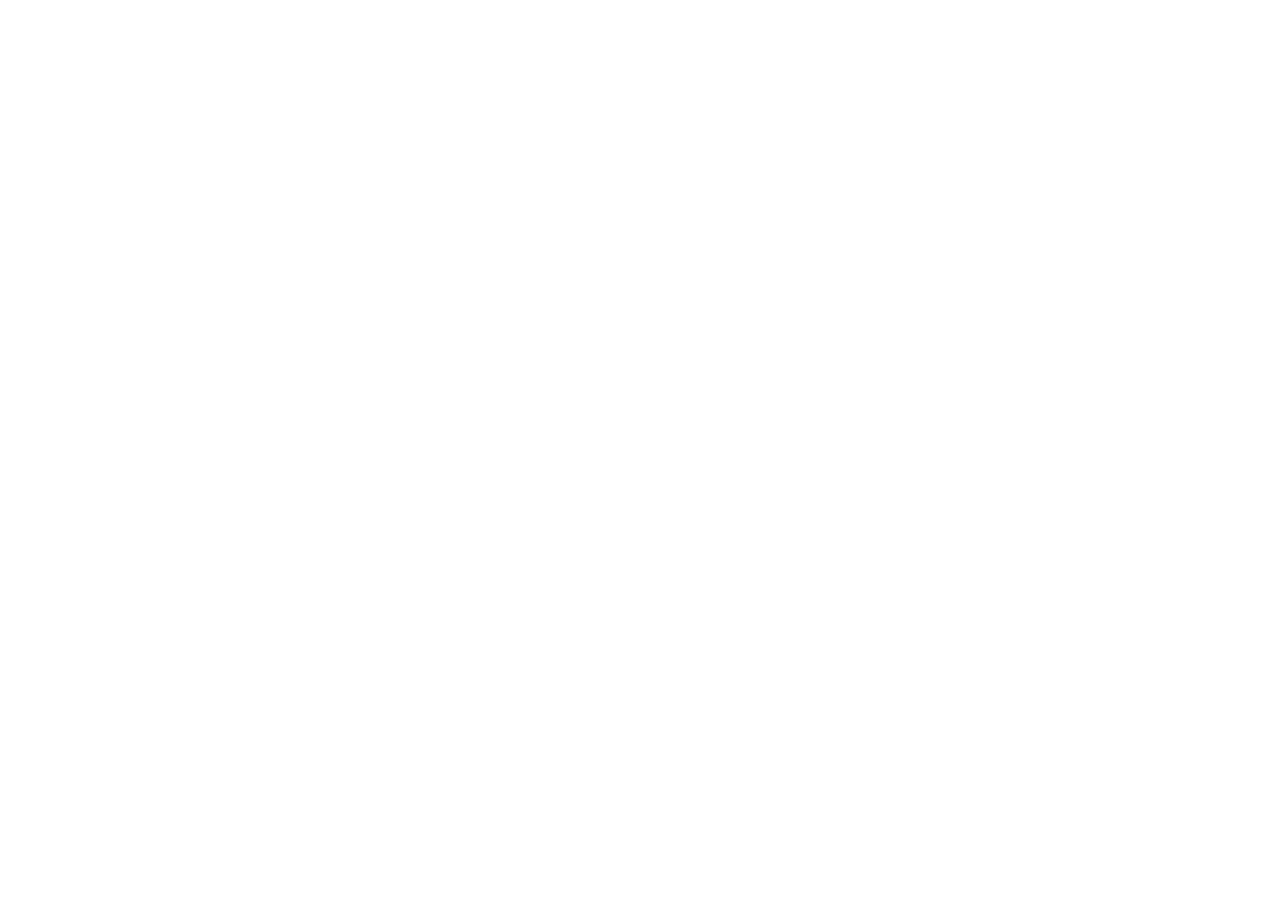
==== Web/index.html @ 7737336c "Tugas No 1" ====
<!DOCTYPE html>
<html lang="en">
<head>
    <meta charset="UTF-8">
    <meta name="viewport" content="width=device-width, initial-scale=1.0">
    <title>Document</title>
</head>
<body>
    
</body>
</html>
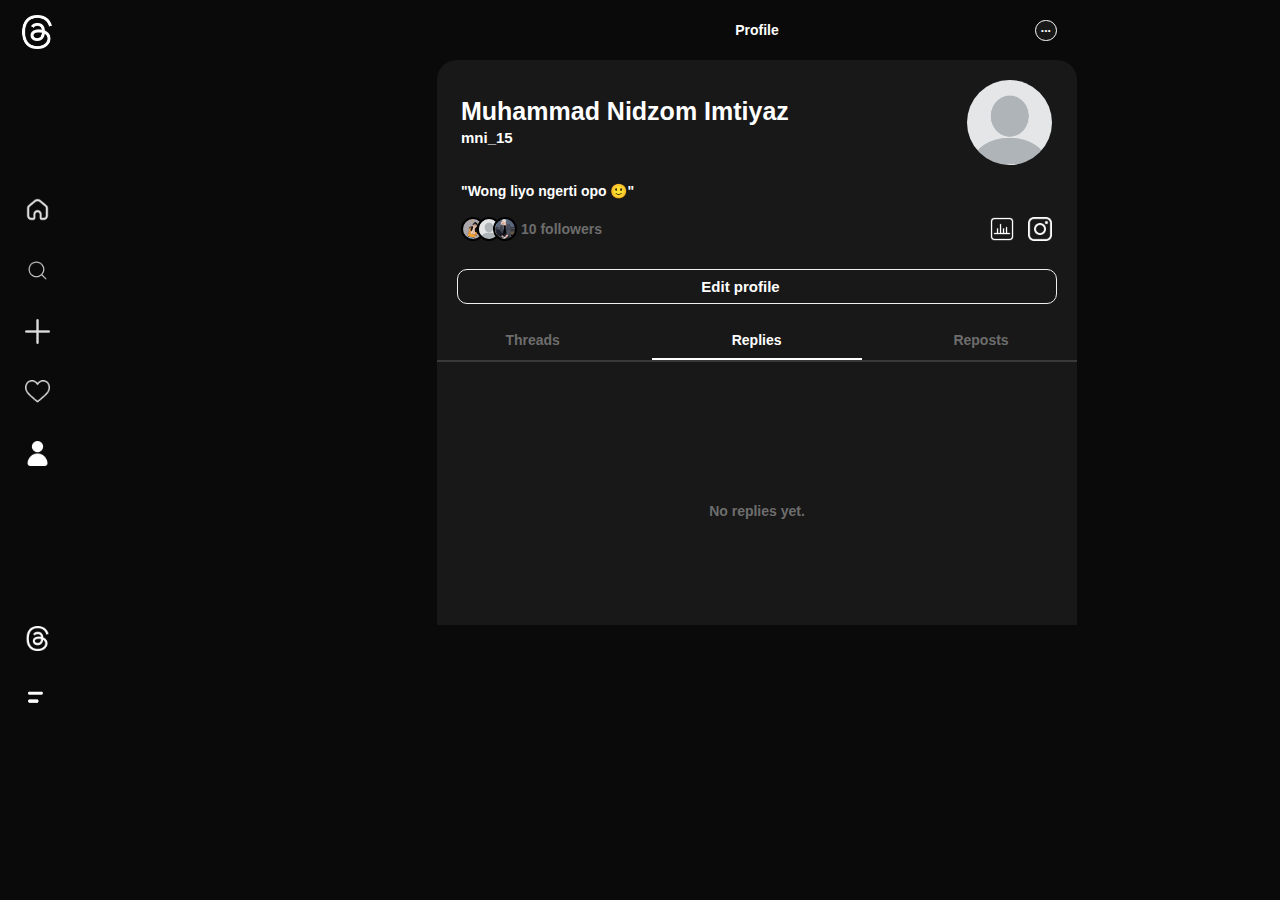
==== commit 48ea01b8: "Tugas no 4" ====
--- a/Web/index.html
+++ b/Web/index.html
@@ -1,11 +1,83 @@
 <!DOCTYPE html>
 <html lang="en">
+
 <head>
     <meta charset="UTF-8">
     <meta name="viewport" content="width=device-width, initial-scale=1.0">
-    <title>Document</title>
+    <title>threads</title>
+    <link rel="icon" href="aset/threads.png">
+    <link rel="stylesheet" href="style.css">
 </head>
+
 <body>
-    
+    <div class="pertama">
+        <div class="kedua">
+            <a href="#"><img src="aset/threads_Trans.png" class="nav1"></a>
+            <ul>
+                <li>
+                    <a href="#"><img src="aset/home.png" class="nav2"></a>
+                </li>
+                <li>
+                    <a href="#"><img src="aset/search.png" class="nav2"></a>
+                </li>
+                <li>
+                    <a href="#"><img src="aset/plus.png" class="nav2"></a>
+                </li>
+                <li>
+                    <a href="#"><img src="aset/like.png" class="nav2"></a>
+                </li>
+                <li>
+                    <a href="#"><img src="aset/avatar.png" class="nav2"></a>
+                </li>
+            </ul>
+            <div class="div3">
+                <a href="#"><img src="aset/threads_Trans.png" class="nav3"></a><br>
+                <a href="#"><img src="aset/menu.png" class="nav3"></a>
+            </div>
+        </div>
+
+        <div class="kontainer">
+            <div class="isi">
+                <h3 class="tulisan">Profile</h3>
+                <button class="titik3"><a href="#">•••</a></button>
+            </div>
+
+            <div class="tengah">
+                <div class="atas">
+                    <b>
+                        <h1 class="nama">Muhammad Nidzom Imtiyaz</h1>
+                    </b>
+                    <h3 class="username">mni_15</h3>
+                    <img src="aset/profile.png" id="gambar">
+                    <h5 class="bio">"Wong liyo ngerti opo 🙂"</h5>
+                    <br>
+                    <div class="follow">
+                        <img src="aset/photo1.jpg" id="gambar1">
+                        <img src="aset/profile.png" id="gambar2">
+                        <img src="aset/photo2.jpg" id="gambar2">
+                        <h5 class="follow">10 followers</h5>
+                        <img src="aset/insight.png" alt="insight" id="gambar3">
+                        <img src="aset/instagram.png" alt="instagram" id="gambar4">
+                    </div><br>
+
+                    <a href="#"><button class="edit"><b>Edit profile</b></button></a>
+
+                    <br>
+
+                    <div class="tab">
+                        <h4 id="threads">Threads</h4>
+                        <h4 id="replies" class="replies">Replies</h4>
+                        <h4 id="reposts">Reposts</h4>
+                    </div>
+                    <hr class="line">
+                </div>
+
+                <div class="bawah">
+                    <h3 class="no">No replies yet.</h3>
+                </div>
+            </div>
+        </div>
+    </div>
 </body>
+
 </html>--- a/Web/style.css
+++ b/Web/style.css
@@ -0,0 +1,265 @@
+* {
+    margin: 0;
+    padding: 0;
+    font-family: sans-serif;
+}
+
+body {
+    background-color: #0a0a0a;
+}
+
+a {
+    text-decoration: none;
+    color: white;
+}
+
+.nav1 {
+    width: 34px;
+    height: 34px;
+    margin-left: 20px;
+    padding-top: 15px;
+    padding-bottom: 128px;
+}
+
+.nav2 {
+    width: 25px;
+    height: 25px;
+    margin-left: 25px;
+    padding-top: 16px;
+    padding-bottom: 16px;
+}
+
+.nav3 {
+    width: 25px;
+    height: 25px;
+    padding-top: 16px;
+    padding-bottom: 16px;
+}
+
+.div3 {
+    margin-left: 25px;
+    padding-top: 124px;
+    /* padding-bottom: 16px; */
+}
+
+.pertama {
+    display: flex;
+    position: relative;
+}
+
+.pertama .kedua {
+    position: fixed;
+    width: 80px;
+    height: 100%;
+    background-color: transparent;
+    margin-right: 50px;
+}
+
+.isi {
+    margin-left: 100px;
+    padding: 20px;
+    width: 600px;
+    height: 20px;
+    margin-left: 437px;
+    display: flex;
+    align-items: center;
+    position: relative;
+}
+
+.tulisan {
+    color: white;
+    font-size: 14px;
+    position: absolute;
+    left: 50%;
+    transform: translateX(-50%);
+}
+
+.titik3 {
+    color: white;
+    font-size: 8px;
+    margin-left: auto;
+    margin-right: 50 px;
+    padding-right: 100px;
+    letter-spacing: 0.5px;
+    padding: 5px 5px;
+    background-color: #181818;
+    border: 0.5px solid white;
+    border-radius: 50px;
+    /* display: inline-block; */
+}
+
+.kontainer {
+    display: flex;
+    flex-direction: column;
+    align-items: center;
+    color: white;
+}
+
+.tengah {
+    margin-left: 100px;
+    padding: 20px;
+    width: 600px;
+    height: 41vw;
+    margin-left: 437px;
+    background-color: #181818;
+    border-radius: 20px 20px 0 0;
+    display: flex;
+    flex-direction: column;
+    justify-content: space-between;
+}
+
+.atas {
+    width: 600px;
+    height: 287px;
+    position: relative;
+}
+
+.nama {
+    font-size: 25px;
+    padding-top: 17px;
+    padding-left: 4px;
+}
+
+.username {
+    font-size: 15px;
+    padding-left: 4px;
+    padding-top: 3px;
+}
+
+#gambar {
+    width: 85px;
+    height: 85px;
+    border-radius: 50%;
+    object-fit: cover;
+    position: absolute;
+    top: 0px;
+    right: 5px;
+}
+
+.bio {
+    font-size: 14px;
+    padding-left: 4px;
+    padding-top: 37px;
+}
+
+#gambar1 {
+    width: 20px;
+    height: 20px;
+    border-radius: 50%;
+    object-fit: cover;
+    border: 2px solid black;
+    cursor: pointer;
+}
+
+#gambar2 {
+    width: 20px;
+    height: 20px;
+    border-radius: 50%;
+    object-fit: cover;
+    margin-left: -8px;
+    border: 2px solid black;
+    cursor: pointer;
+}
+
+.follow {
+    font-size: 14px;
+    padding-left: 4px;
+    display: flex;
+    align-items: center;
+    color: #6d6d6d;
+    cursor: pointer;
+}
+
+#gambar4 {
+    width: 24px;
+    height: 24px;
+    position: absolute;
+    right: 5px;
+    cursor: pointer;
+}
+
+#gambar3 {
+    width: 24px;
+    height: 24px;
+    position: absolute;
+    right: 43px;
+    cursor: pointer;
+}
+
+.edit {
+    width: 600px;
+    height: 35px;
+    padding-left: 10px;
+    padding-right: 43px;
+    margin-top: 10px;
+    border-radius: 10px;
+    border: 0.5px solid rgb(240, 240, 240);
+    display: flex;
+    justify-content: center;
+    align-items: center;
+    font-size: 15px;
+    color: rgb(255, 255, 255);
+    background: transparent;
+    cursor: pointer;
+}
+
+.tab {
+    display: flex;
+    justify-content: space-around;
+    align-items: center;
+    width: 100%;
+    max-width: 600px;
+    margin: auto;
+    font-size: 14px;
+    font-weight: bold;
+}
+
+.tab h4 {
+    padding: 10px 5px;
+    cursor: pointer;
+    color: #6d6d6d;
+    border-bottom: 2px solid transparent;
+}
+
+.tab .replies {
+    border-bottom: 2px solid white;
+    width: 200px;
+    text-align: center;
+}
+
+.atas hr {
+    margin-left: -20px;
+    width: calc(100% + 40px);
+}
+
+
+.line {
+    width: 100%;
+    height: 2px;
+    background-color: #383939;
+    border: none;
+    margin: 0 auto;
+}
+
+.bawah {
+    text-align: center;
+    margin-top: 50px;
+    display: flex;
+    justify-content: center;
+    align-items: center;
+    height: 100px;
+    flex-grow: 1;
+    display: flex;
+    justify-content: center;
+    align-items: center;
+}
+
+.no {
+    font-size: 14px;
+    color: #6d6d6d;
+    font-weight: bold;
+}
+
+#replies{
+    color: white;
+}
